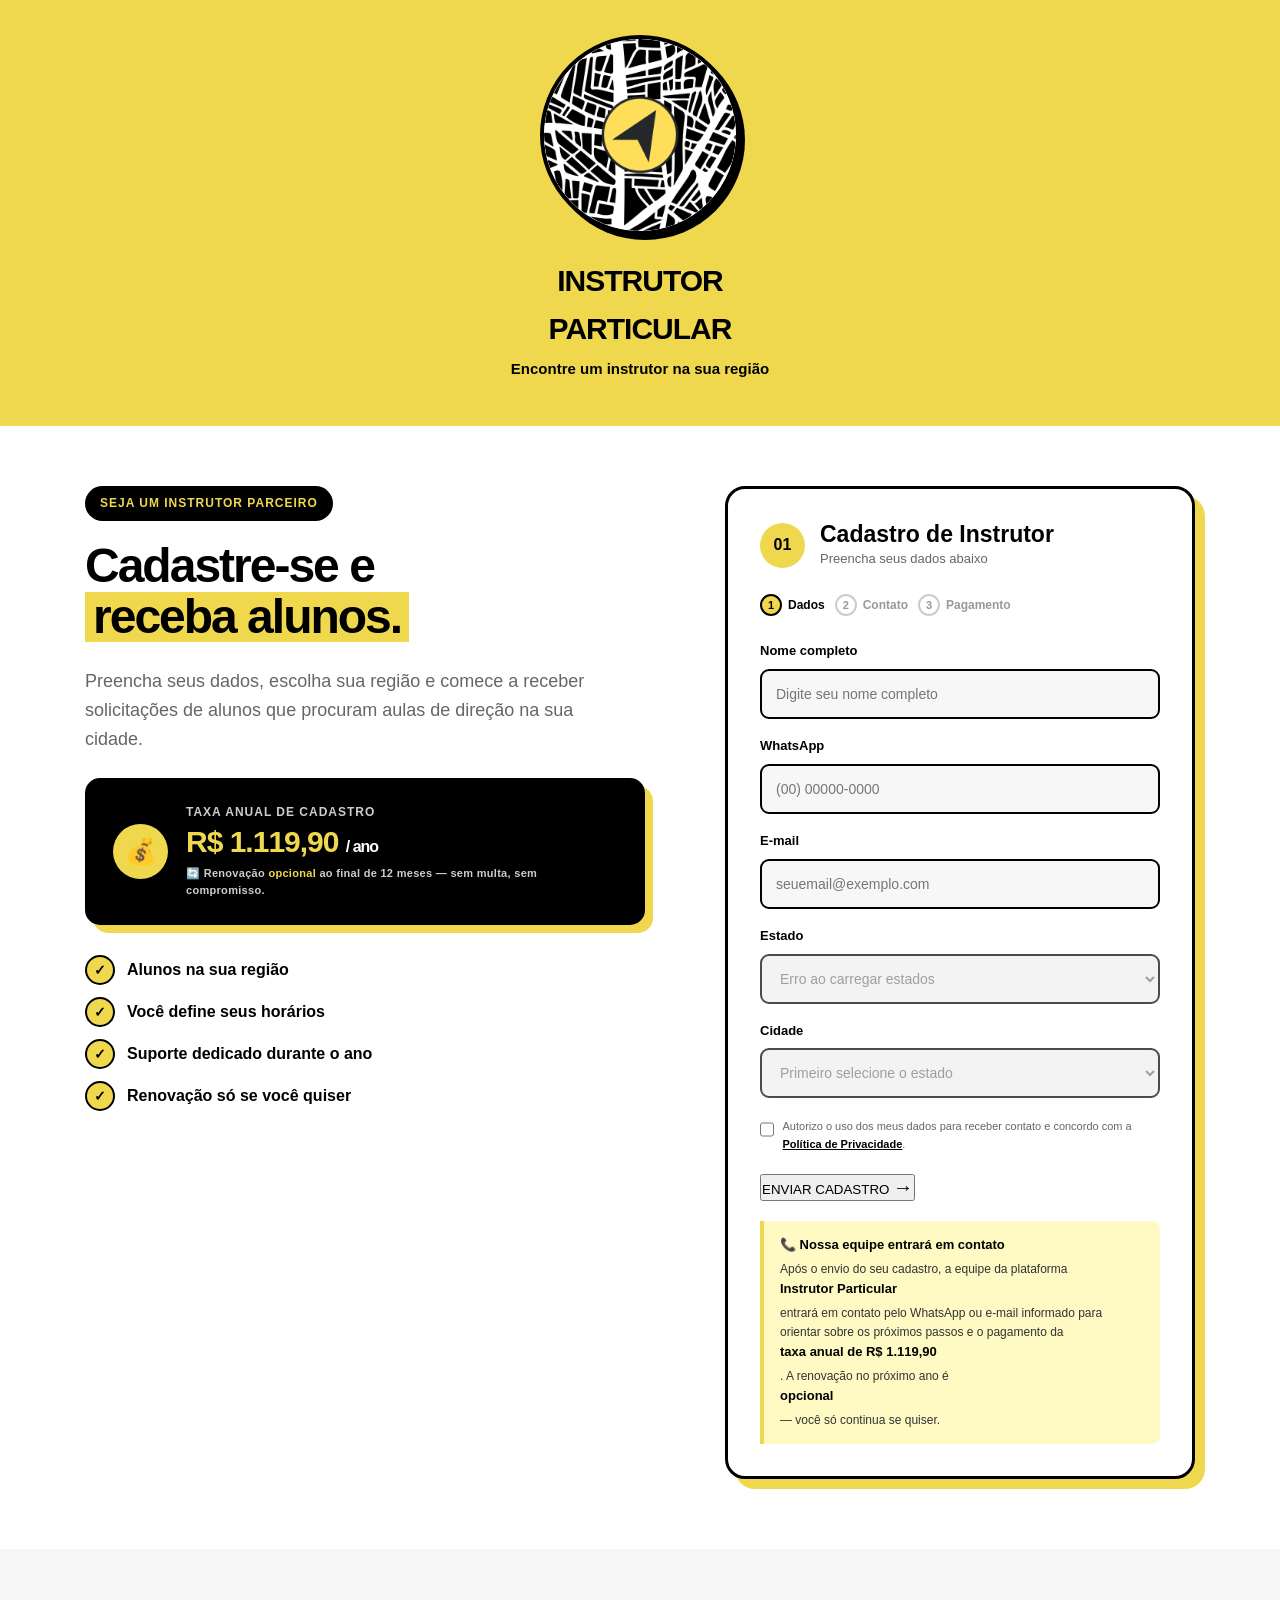
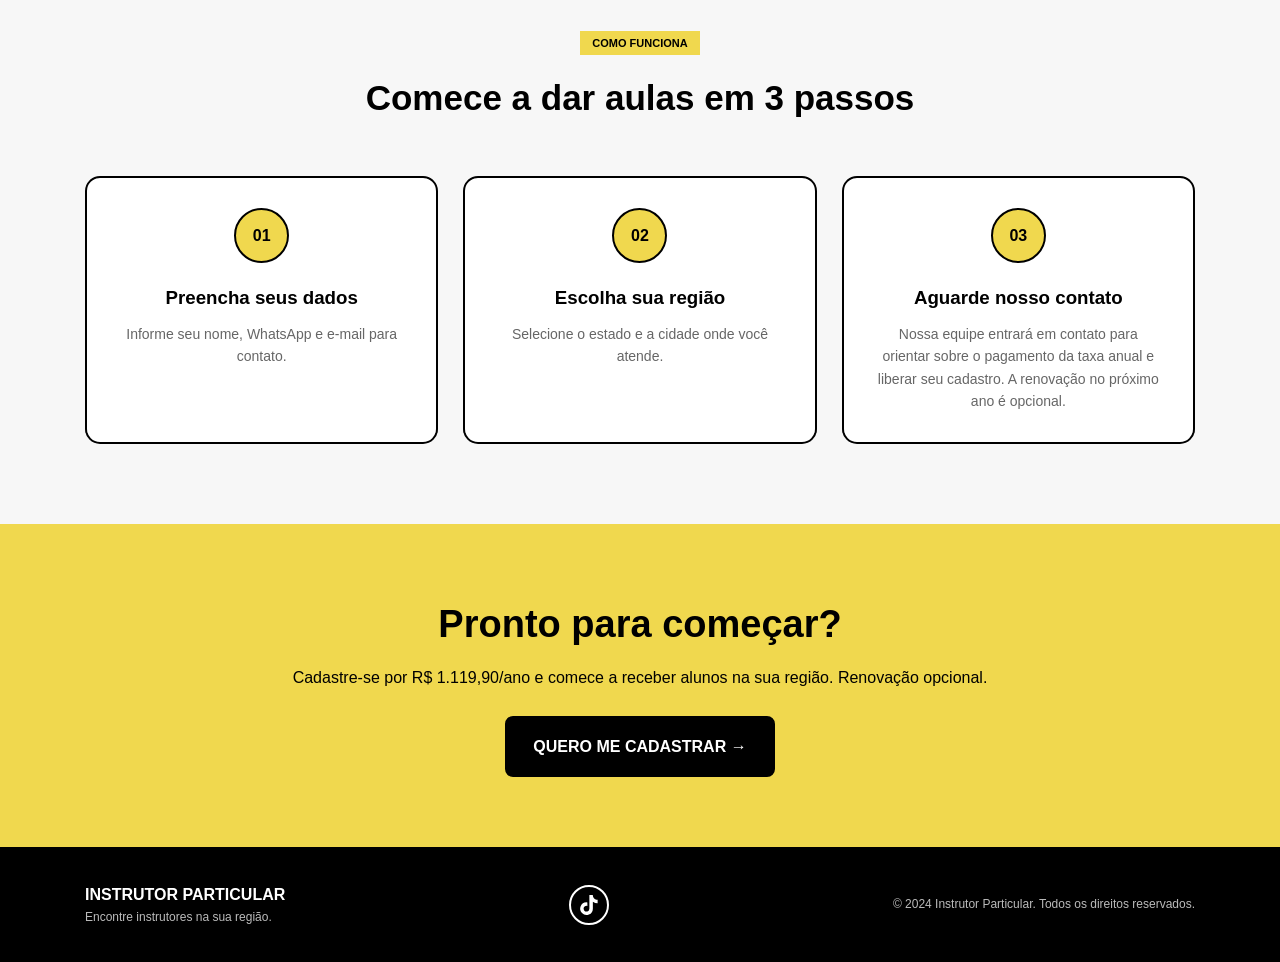
==== cadastro-instrutor.html @ d74a9c9c "html Novo arquivo" ====
<!DOCTYPE html>
<html lang="pt-BR">

<head>
    <meta charset="UTF-8">
    <meta name="viewport" content="width=device-width, initial-scale=1.0">
    <meta name="description" content="Cadastre-se como instrutor particular por R$ 1.119,90/ano e comece a receber alunos na sua região. Renovação opcional.">
    <meta name="keywords" content="cadastro instrutor, instrutor particular, aulas de direção, parceiro, instrutor de trânsito">
    <meta name="author" content="Instrutor Particular">
    <meta name="robots" content="index, follow">
    <title>Cadastro de Instrutor | Instrutor Particular</title>

    <!-- FAVICON -->
    <link rel="icon" type="image/png" href="logo.png">
    <link rel="apple-touch-icon" href="logo.png">

    <!-- CSS principal -->
    <link rel="stylesheet" href="style.css">

    <style>
        /* ========================================
           AJUSTES ESPECÍFICOS PARA A PÁGINA DE CADASTRO
        ======================================== */

        .cadastro-hero {
            background: #FFFFFF;
            padding: 60px 0 70px;
        }

        .cadastro-hero .container {
            display: grid;
            grid-template-columns: 1fr 470px;
            gap: 80px;
            align-items: start;
        }

        .cadastro-content {
            max-width: 560px;
        }

        .cadastro-content .badge {
            background: #000000;
            color: #F0D84E;
            display: inline-block;
            padding: 8px 15px;
            border-radius: 50px;
            font-size: 12px;
            font-weight: 900;
            letter-spacing: 1px;
            margin-bottom: 20px;
        }

        .cadastro-content h2 {
            font-size: 48px;
            line-height: 1.05;
            letter-spacing: -2px;
            margin-bottom: 25px;
        }

        .cadastro-content h2 strong {
            display: block;
            background: #F0D84E;
            padding: 0 8px;
            width: fit-content;
        }

        .cadastro-content > p {
            color: #666666;
            font-size: 18px;
            max-width: 500px;
            margin-bottom: 25px;
        }

        /* BLOCO DE PREÇO */
        .preco-box {
            background: #000000;
            color: #FFFFFF;
            border-radius: 15px;
            padding: 22px 25px;
            margin-bottom: 30px;
            display: flex;
            align-items: center;
            gap: 18px;
            border: 3px solid #000000;
            box-shadow: 8px 8px 0 #F0D84E;
        }

        .preco-icone {
            width: 55px;
            height: 55px;
            background: #F0D84E;
            border-radius: 50%;
            display: flex;
            align-items: center;
            justify-content: center;
            font-size: 26px;
            flex-shrink: 0;
        }

        .preco-info small {
            display: block;
            font-size: 12px;
            color: #CCCCCC;
            font-weight: 700;
            letter-spacing: 1px;
            margin-bottom: 4px;
        }

        .preco-valor {
            font-size: 30px;
            font-weight: 900;
            color: #F0D84E;
            letter-spacing: -1px;
            line-height: 1;
        }

        .preco-valor span {
            font-size: 16px;
            color: #FFFFFF;
            font-weight: 700;
        }

        .preco-obs {
            margin-top: 8px;
            font-size: 11px;
            color: #CCCCCC;
            font-weight: 600;
            letter-spacing: 0.3px;
        }

        .preco-obs strong {
            color: #F0D84E;
        }

        .beneficios-lista {
            list-style: none;
            margin-bottom: 20px;
        }

        .beneficios-lista li {
            display: flex;
            align-items: center;
            gap: 12px;
            font-weight: 700;
            margin-bottom: 12px;
            font-size: 16px;
        }

        .beneficios-lista li::before {
            content: "✓";
            display: inline-flex;
            align-items: center;
            justify-content: center;
            width: 26px;
            height: 26px;
            background: #F0D84E;
            border: 2px solid #000000;
            border-radius: 50%;
            font-weight: 900;
            font-size: 14px;
            flex-shrink: 0;
        }

        /* Card de cadastro */
        .cadastro-card {
            background: #FFFFFF;
            border: 3px solid #000000;
            border-radius: 20px;
            padding: 32px;
            box-shadow: 10px 10px 0 #F0D84E;
        }

        .cadastro-card .form-header {
            display: flex;
            align-items: center;
            gap: 15px;
            margin-bottom: 25px;
        }

        .cadastro-card .form-number {
            width: 45px;
            height: 45px;
            background: #F0D84E;
            border-radius: 50%;
            display: flex;
            align-items: center;
            justify-content: center;
            font-weight: 900;
            flex-shrink: 0;
        }

        .cadastro-card .form-header h3 {
            font-size: 23px;
            line-height: 1.2;
        }

        .cadastro-card .form-header p {
            color: #666666;
            font-size: 13px;
        }

        /* Etapas */
        .etapas {
            display: flex;
            gap: 10px;
            margin-bottom: 25px;
            flex-wrap: wrap;
        }

        .etapa-item {
            display: flex;
            align-items: center;
            gap: 6px;
            font-size: 12px;
            font-weight: 700;
            color: #999999;
        }

        .etapa-item.ativa {
            color: #000000;
        }

        .etapa-item .num {
            width: 22px;
            height: 22px;
            border-radius: 50%;
            border: 2px solid #CCCCCC;
            display: flex;
            align-items: center;
            justify-content: center;
            font-size: 11px;
            font-weight: 900;
        }

        .etapa-item.ativa .num {
            background: #F0D84E;
            border-color: #000000;
        }

        /* Aviso de contato */
        .aviso-contato {
            background: #FFF9C4;
            border-left: 4px solid #F0D84E;
            padding: 14px 16px;
            border-radius: 0 8px 8px 0;
            margin: 20px 0 0;
            font-size: 12px;
            color: #333;
            line-height: 1.6;
        }

        .aviso-contato strong {
            color: #000;
            display: block;
            margin-bottom: 4px;
            font-size: 13px;
        }

        /* Responsivo */
        @media (max-width: 900px) {
            .cadastro-hero .container {
                grid-template-columns: 1fr;
                gap: 50px;
            }

            .cadastro-content {
                max-width: 700px;
                margin: auto;
                text-align: center;
            }

            .cadastro-content h2 strong {
                margin: auto;
            }

            .cadastro-content > p {
                margin-left: auto;
                margin-right: auto;
            }

            .preco-box {
                max-width: 400px;
                margin-left: auto;
                margin-right: auto;
                text-align: left;
            }

            .beneficios-lista li {
                justify-content: center;
            }

            .cadastro-card {
                max-width: 550px;
                width: 100%;
                margin: auto;
            }
        }

        @media (max-width: 650px) {
            .cadastro-hero {
                padding: 40px 0 55px;
            }

            .cadastro-content h2 {
                font-size: 34px;
            }

            .cadastro-content > p {
                font-size: 16px;
            }

            .preco-valor {
                font-size: 26px;
            }

            .cadastro-card {
                padding: 23px 18px;
                box-shadow: 6px 6px 0 #F0D84E;
            }

            .beneficios-lista li {
                font-size: 14px;
                justify-content: flex-start;
            }
        }
    </style>
</head>

<body>

    <!-- ========================================
         TOPO
    ======================================== -->

    <header class="header">
        <div class="container">
            <div class="logo-area">
                <div class="logo-circle">
                    <img src="logo.png" alt="Logo Instrutor Particular" width="500" height="500">
                </div>
            </div>

            <div class="brand">
                <h1>INSTRUTOR <span>PARTICULAR</span></h1>
                <p>Encontre um instrutor na sua região</p>
            </div>
        </div>
    </header>

    <!-- ========================================
         CONTEÚDO PRINCIPAL
    ======================================== -->

    <main>

        <!-- HERO / CADASTRO -->
        <section class="cadastro-hero">
            <div class="container">

                <!-- TEXTO -->
                <div class="cadastro-content">
                    <span class="badge">SEJA UM INSTRUTOR PARCEIRO</span>
                    <h2>Cadastre-se e <strong>receba alunos.</strong></h2>
                    <p>Preencha seus dados, escolha sua região e comece a receber solicitações de alunos que procuram aulas de direção na sua cidade.</p>

                    <!-- BLOCO DE PREÇO -->
                    <div class="preco-box">
                        <div class="preco-icone">💰</div>
                        <div class="preco-info">
                            <small>TAXA ANUAL DE CADASTRO</small>
                            <div class="preco-valor">
                                R$ 1.119,90 <span>/ ano</span>
                            </div>
                            <div class="preco-obs">
                                🔄 Renovação <strong>opcional</strong> ao final de 12 meses — sem multa, sem compromisso.
                            </div>
                        </div>
                    </div>

                    <ul class="beneficios-lista">
                        <li>Alunos na sua região</li>
                        <li>Você define seus horários</li>
                        <li>Suporte dedicado durante o ano</li>
                        <li>Renovação só se você quiser</li>
                    </ul>
                </div>

                <!-- CARD DE CADASTRO -->
                <div class="cadastro-card" id="cadastro">

                    <div class="form-header">
                        <span class="form-number">01</span>
                        <div>
                            <h3>Cadastro de Instrutor</h3>
                            <p>Preencha seus dados abaixo</p>
                        </div>
                    </div>

                    <!-- ETAPAS -->
                    <div class="etapas">
                        <div class="etapa-item ativa">
                            <span class="num">1</span> Dados
                        </div>
                        <div class="etapa-item">
                            <span class="num">2</span> Contato
                        </div>
                        <div class="etapa-item">
                            <span class="num">3</span> Pagamento
                        </div>
                    </div>

                    <!-- FORMULÁRIO -->
                    <form id="instrutorCadastroForm" action="https://api.web3forms.com/submit" method="POST">

                        <!-- Web3Forms Access Key -->
                        <input type="hidden" name="access_key" value="8fead6da-abb5-4d38-a2cb-5f6d89427413">

                        <!-- Título do email -->
                        <input type="hidden" name="subject" value="Novo cadastro de instrutor - Instrutor Particular">

                        <!-- Nome do remetente -->
                        <input type="hidden" name="from_name" value="Site Instrutor Particular">

                        <!-- NOME -->
                        <div class="form-group">
                            <label for="nomeInstrutor">Nome completo</label>
                            <input type="text" id="nomeInstrutor" name="NomeInstrutor" placeholder="Digite seu nome completo" autocomplete="name" maxlength="100" required>
                        </div>

                        <!-- WHATSAPP -->
                        <div class="form-group">
                            <label for="whatsappInstrutor">WhatsApp</label>
                            <input type="tel" id="whatsappInstrutor" name="WhatsAppInstrutor" placeholder="(00) 00000-0000" autocomplete="tel" inputmode="numeric" maxlength="15" required>
                        </div>

                        <!-- EMAIL -->
                        <div class="form-group">
                            <label for="emailInstrutor">E-mail</label>
                            <input type="email" id="emailInstrutor" name="EmailInstrutor" placeholder="seuemail@exemplo.com" autocomplete="email" maxlength="100" required>
                        </div>

                        <!-- ESTADO -->
                        <div class="form-group">
                            <label for="estadoInstrutor">Estado</label>
                            <select id="estadoInstrutor" name="EstadoInstrutor" autocomplete="address-level1" required>
                                <option value="">Selecione o estado</option>
                            </select>
                        </div>

                        <!-- CIDADE -->
                        <div class="form-group">
                            <label for="cidadeInstrutor">Cidade</label>
                            <select id="cidadeInstrutor" name="CidadeInstrutor" autocomplete="address-level2" disabled required>
                                <option value="">Primeiro selecione o estado</option>
                            </select>
                        </div>

                        <!-- AUTORIZAÇÃO -->
                        <div class="terms">
                            <input type="checkbox" id="termosInstrutor" name="AutorizacaoInstrutor" value="Autorizado" required>
                            <label for="termosInstrutor">Autorizo o uso dos meus dados para receber contato e concordo com a <a href="politica-de-privacidade.html" target="_blank" style="color:#000;font-weight:bold;">Política de Privacidade</a>.</label>
                        </div>

                        <!-- BOTÃO -->
                        <button type="submit" id="submitInstrutorButton">
                            <span>ENVIAR CADASTRO</span>
                            <span class="arrow">→</span>
                        </button>

                        <!-- AVISO DE CONTATO -->
                        <div class="aviso-contato">
                            <strong>📞 Nossa equipe entrará em contato</strong>
                            Após o envio do seu cadastro, a equipe da plataforma <strong>Instrutor Particular</strong> entrará em contato pelo WhatsApp ou e-mail informado para orientar sobre os próximos passos e o pagamento da <strong>taxa anual de R$ 1.119,90</strong>. A renovação no próximo ano é <strong>opcional</strong> — você só continua se quiser.
                        </div>

                    </form>
                </div>

            </div>
        </section>

        <!-- COMO FUNCIONA -->
        <section class="how" id="como-funciona-instrutor">
            <div class="container">
                <div class="section-title">
                    <span>COMO FUNCIONA</span>
                    <h2>Comece a dar aulas em 3 passos</h2>
                </div>

                <div class="steps">
                    <div class="step">
                        <div class="step-number">01</div>
                        <h3>Preencha seus dados</h3>
                        <p>Informe seu nome, WhatsApp e e-mail para contato.</p>
                    </div>

                    <div class="step">
                        <div class="step-number">02</div>
                        <h3>Escolha sua região</h3>
                        <p>Selecione o estado e a cidade onde você atende.</p>
                    </div>

                    <div class="step">
                        <div class="step-number">03</div>
                        <h3>Aguarde nosso contato</h3>
                        <p>Nossa equipe entrará em contato para orientar sobre o pagamento da taxa anual e liberar seu cadastro. A renovação no próximo ano é opcional.</p>
                    </div>
                </div>
            </div>
        </section>

        <!-- CTA FINAL -->
        <section class="cta">
            <div class="container">
                <h2>Pronto para começar?</h2>
                <p>Cadastre-se por R$ 1.119,90/ano e comece a receber alunos na sua região. Renovação opcional.</p>
                <a href="#cadastro" class="cta-button">QUERO ME CADASTRAR →</a>
            </div>
        </section>

    </main>

    <!-- ========================================
         RODAPÉ
    ======================================== -->

    <footer class="footer">
        <div class="container">
            <div>
                <strong>INSTRUTOR PARTICULAR</strong>
                <p>Encontre instrutores na sua região.</p>
            </div>

            <div class="social-links">
                <a href="https://www.tiktok.com/@instrutorparticularofc" target="_blank" rel="noopener noreferrer" class="social-icon tiktok" aria-label="TikTok">
                    <svg width="24" height="24" viewBox="0 0 24 24" fill="currentColor" xmlns="http://www.w3.org/2000/svg">
                        <path d="M19.59 6.69a4.83 4.83 0 0 1-3.77-4.25V2h-3.45v13.67a2.89 2.89 0 0 1-5.2 1.74 2.89 2.89 0 0 1 2.31-4.64 2.93 2.93 0 0 1 .88.13V9.4a6.84 6.84 0 0 0-1-.05A6.33 6.33 0 0 0 5 20.1a6.34 6.34 0 0 0 10.86-4.43v-7a8.16 8.16 0 0 0 4.77 1.52v-3.4a4.85 4.85 0 0 1-1-.1z"/>
                    </svg>
                </a>
            </div>

            <p class="copyright">© 2024 Instrutor Particular. Todos os direitos reservados.</p>
        </div>
    </footer>

    <!-- ========================================
         SCRIPT DO CADASTRO COM WEB3FORMS
    ======================================== -->

    <script>
        "use strict";

        (function() {
            /* ========================================
               ELEMENTOS
            ======================================== */

            const estadoSelect = document.getElementById("estadoInstrutor");
            const cidadeSelect = document.getElementById("cidadeInstrutor");
            const whatsappInput = document.getElementById("whatsappInstrutor");
            const form = document.getElementById("instrutorCadastroForm");
            const submitButton = document.getElementById("submitInstrutorButton");

            /* ========================================
               API DO IBGE
            ======================================== */

            const API_IBGE = "https://servicodados.ibge.gov.br/api/v1/localidades";

            /* ========================================
               CARREGAR ESTADOS
            ======================================== */

            async function carregarEstados() {
                try {
                    estadoSelect.disabled = true;
                    estadoSelect.innerHTML = `<option value="">Carregando estados...</option>`;

                    const resposta = await fetch(`${API_IBGE}/estados?orderBy=nome`);

                    if (!resposta.ok) {
                        throw new Error("Não foi possível carregar os estados.");
                    }

                    const estados = await resposta.json();

                    estadoSelect.innerHTML = `<option value="">Selecione o estado</option>`;

                    estados.forEach(estado => {
                        const option = document.createElement("option");
                        option.value = estado.sigla;
                        option.textContent = `${estado.nome} (${estado.sigla})`;
                        estadoSelect.appendChild(option);
                    });

                    estadoSelect.disabled = false;

                } catch (erro) {
                    console.error("Erro ao carregar estados:", erro);
                    estadoSelect.innerHTML = `<option value="">Erro ao carregar estados</option>`;
                    estadoSelect.disabled = true;
                }
            }

            /* ========================================
               CARREGAR CIDADES
            ======================================== */

            async function carregarCidades(uf) {
                cidadeSelect.disabled = true;
                cidadeSelect.innerHTML = `<option value="">Carregando cidades...</option>`;

                try {
                    const resposta = await fetch(`${API_IBGE}/estados/${uf}/municipios?orderBy=nome`);

                    if (!resposta.ok) {
                        throw new Error("Não foi possível carregar as cidades.");
                    }

                    const cidades = await resposta.json();

                    cidadeSelect.innerHTML = `<option value="">Selecione a cidade</option>`;

                    cidades.forEach(cidade => {
                        const option = document.createElement("option");
                        option.value = cidade.nome;
                        option.textContent = cidade.nome;
                        cidadeSelect.appendChild(option);
                    });

                    cidadeSelect.disabled = false;

                } catch (erro) {
                    console.error("Erro ao carregar cidades:", erro);
                    cidadeSelect.innerHTML = `<option value="">Erro ao carregar cidades</option>`;
                    cidadeSelect.disabled = true;
                }
            }

            /* ========================================
               QUANDO O ESTADO MUDAR
            ======================================== */

            estadoSelect.addEventListener("change", function() {
                const uf = this.value;

                if (!uf) {
                    cidadeSelect.disabled = true;
                    cidadeSelect.innerHTML = `<option value="">Primeiro selecione o estado</option>`;
                    return;
                }

                carregarCidades(uf);
            });

            /* ========================================
               MÁSCARA DO WHATSAPP
            ======================================== */

            whatsappInput.addEventListener("input", function() {
                let numero = this.value.replace(/\D/g, "");
                numero = numero.substring(0, 11);

                if (numero.length === 0) {
                    this.value = "";
                    return;
                }

                if (numero.length <= 2) {
                    this.value = `(${numero}`;
                } else if (numero.length <= 7) {
                    this.value = `(${numero.substring(0, 2)}) ${numero.substring(2)}`;
                } else {
                    this.value = `(${numero.substring(0, 2)}) ${numero.substring(2, 7)}-${numero.substring(7)}`;
                }
            });

            /* ========================================
               ENVIO DO FORMULÁRIO (WEB3FORMS)
            ======================================== */

            form.addEventListener("submit", function(event) {
                event.preventDefault();

                /* VALIDAR WHATSAPP */
                const numero = whatsappInput.value.replace(/\D/g, "");

                if (numero.length !== 11) {
                    alert("Informe um número de WhatsApp válido com DDD.");
                    whatsappInput.focus();
                    return;
                }

                /* VERIFICAR ESTADO */
                if (!estadoSelect.value) {
                    alert("Selecione o seu estado.");
                    estadoSelect.focus();
                    return;
                }

                /* VERIFICAR CIDADE */
                if (cidadeSelect.disabled || !cidadeSelect.value) {
                    alert("Selecione a sua cidade.");
                    cidadeSelect.focus();
                    return;
                }

                /* VERIFICAR AUTORIZAÇÃO */
                const termos = document.getElementById("termosInstrutor");

                if (!termos.checked) {
                    alert("É necessário autorizar o uso dos dados para continuar.");
                    termos.focus();
                    return;
                }

                /* ALTERAR BOTÃO */
                submitButton.disabled = true;
                const textoBotao = submitButton.querySelector("span");
                if (textoBotao) {
                    textoBotao.textContent = "ENVIANDO...";
                }

                /* ENVIAR PARA WEB3FORMS */
                const formData = new FormData(form);

                fetch(form.action, {
                    method: "POST",
                    body: formData,
                    headers: {
                        'Accept': 'application/json'
                    }
                })
                .then(response => response.json())
                .then(data => {
                    if (data.success) {
                        // ✅ Redireciona para a página de obrigado
                        window.location.href = "obrigado-instrutor.html";
                    } else {
                        throw new Error("Falha no envio");
                    }
                })
                .catch(error => {
                    console.error("Erro:", error);
                    alert("Erro ao enviar. Tente novamente.");

                    // Reabilitar botão
                    submitButton.disabled = false;
                    if (textoBotao) {
                        textoBotao.textContent = "ENVIAR CADASTRO";
                    }
                });
            });

            /* ========================================
               INICIALIZAÇÃO
            ======================================== */

            carregarEstados();

        })();
    </script>

</body>

</html>
---- style.css ----
/* ========================================
   RESET
======================================== */

* {
    margin: 0;
    padding: 0;
    box-sizing: border-box;
}

html {
    scroll-behavior: smooth;
}

body {
    font-family: Arial, Helvetica, sans-serif;
    background: #FFFFFF;
    color: #000000;
    line-height: 1.6;
}

/* ========================================
   CONTAINER
======================================== */

.container {
    width: 100%;
    max-width: 1150px;
    margin: auto;
    padding: 0 20px;
}

/* ========================================
   HEADER
======================================== */

.header {
    background: #F0D84E;
    padding: 35px 0 45px;
    text-align: center;
}

.logo-area {
    display: flex;
    justify-content: center;
    margin-bottom: 22px;
}

.logo-circle {
    width: 200px;
    height: 200px;
    background: #FFFFFF;
    border: 4px solid #000000;
    border-radius: 50%;
    display: flex;
    justify-content: center;
    align-items: center;
    overflow: hidden;
    box-shadow: 5px 5px 0 #000000;
}

.logo-circle img {
    width: 100%;
    height: 100%;
    object-fit: cover;
    border-radius: 50%;
}

.brand h1 {
    font-size: 30px;
    font-weight: 900;
    letter-spacing: -1px;
}

.brand h1 span {
    display: block;
}

.brand p {
    margin-top: 4px;
    font-size: 15px;
    font-weight: 600;
}

/* ========================================
   HERO
======================================== */

.hero {
    background: #FFFFFF;
    padding: 80px 0;
}

.hero-container {
    display: grid;
    grid-template-columns: 1fr 470px;
    gap: 80px;
    align-items: center;
}

.hero-content {
    max-width: 560px;
}

.badge {
    display: inline-block;
    background: #000000;
    color: #F0D84E;
    padding: 8px 15px;
    border-radius: 50px;
    font-size: 12px;
    font-weight: 900;
    letter-spacing: 1px;
    margin-bottom: 20px;
}

.hero h2 {
    font-size: 52px;
    line-height: 1.05;
    letter-spacing: -2px;
    margin-bottom: 25px;
}

.hero h2 strong {
    display: block;
    background: #F0D84E;
    padding: 0 8px;
    width: fit-content;
}

.hero-content > p {
    color: #666666;
    font-size: 18px;
    max-width: 500px;
}

/* ========================================
   FEATURES
======================================== */

.hero-features {
    margin-top: 30px;
    display: flex;
    flex-direction: column;
    gap: 10px;
    font-weight: 700;
}

.hero-features div {
    display: flex;
    align-items: center;
    gap: 8px;
}

/* ========================================
   FORM CARD
======================================== */

.form-card {
    background: #FFFFFF;
    border: 3px solid #000000;
    border-radius: 20px;
    padding: 32px;
    box-shadow: 10px 10px 0 #F0D84E;
}

.form-header {
    display: flex;
    align-items: center;
    gap: 15px;
    margin-bottom: 25px;
}

.form-number {
    width: 45px;
    height: 45px;
    background: #F0D84E;
    border-radius: 50%;
    display: flex;
    align-items: center;
    justify-content: center;
    font-weight: 900;
}

.form-header h3 {
    font-size: 23px;
}

.form-header p {
    color: #666666;
    font-size: 13px;
}

/* ========================================
   FORMULÁRIO
======================================== */

.form-group {
    margin-bottom: 17px;
}

.form-group label {
    display: block;
    font-size: 13px;
    font-weight: 900;
    margin-bottom: 7px;
}

.form-group input,
.form-group select {
    width: 100%;
    height: 50px;
    padding: 0 14px;
    border: 2px solid #000000;
    border-radius: 9px;
    background: #F7F7F7;
    color: #000000;
    font-size: 14px;
    outline: none;
    transition: 0.2s;
}

.form-group input:focus,
.form-group select:focus {
    background: #FFFFFF;
    box-shadow: 4px 4px 0 #F0D84E;
}

.form-group select:disabled {
    background: #EEEEEE;
    color: #777777;
}

/* ========================================
   TERMOS
======================================== */

.terms {
    display: flex;
    gap: 9px;
    align-items: flex-start;
    margin: 20px 0;
}

.terms input {
    width: 17px;
    height: 17px;
    margin-top: 3px;
    accent-color: #000000;
}

.terms label {
    font-size: 11px;
    color: #666666;
}

/* ========================================
   BOTÃO
======================================== */

#submitButton {
    width: 100%;
    height: 55px;
    border: 3px solid #000000;
    border-radius: 9px;
    background: #000000;
    color: #FFFFFF;
    font-size: 14px;
    font-weight: 900;
    cursor: pointer;
    display: flex;
    align-items: center;
    justify-content: center;
    gap: 12px;
    transition: 0.2s;
}

#submitButton:hover {
    background: #F0D84E;
    color: #000000;
    transform: translate(-2px, -2px);
    box-shadow: 5px 5px 0 #000000;
}

#submitButton:disabled {
    opacity: 0.7;
    cursor: not-allowed;
}

.arrow {
    font-size: 20px;
}

.privacy {
    text-align: center;
    margin-top: 13px;
    font-size: 10px;
    color: #777777;
}

/* ========================================
   COMO FUNCIONA
======================================== */

.how {
    background: #F7F7F7;
    padding: 80px 0;
}

.section-title {
    text-align: center;
    margin-bottom: 50px;
}

.section-title span {
    background: #F0D84E;
    padding: 6px 12px;
    font-size: 11px;
    font-weight: 900;
}

.section-title h2 {
    margin-top: 15px;
    font-size: 35px;
}

/* ========================================
   STEPS
======================================== */

.steps {
    display: grid;
    grid-template-columns: repeat(3, 1fr);
    gap: 25px;
}

.step {
    background: #FFFFFF;
    border: 2px solid #000000;
    border-radius: 15px;
    padding: 30px;
    text-align: center;
}

.step-number {
    width: 55px;
    height: 55px;
    margin: 0 auto 20px;
    border-radius: 50%;
    background: #F0D84E;
    border: 2px solid #000000;
    display: flex;
    align-items: center;
    justify-content: center;
    font-weight: 900;
}

.step h3 {
    margin-bottom: 10px;
}

.step p {
    color: #666666;
    font-size: 14px;
}

/* ========================================
   CTA
======================================== */

.cta {
    background: #F0D84E;
    text-align: center;
    padding: 70px 0;
}

.cta h2 {
    font-size: 38px;
    margin-bottom: 10px;
}

.cta p {
    margin-bottom: 25px;
}

.cta-button {
    display: inline-block;
    background: #000000;
    color: #FFFFFF;
    padding: 15px 25px;
    border-radius: 8px;
    text-decoration: none;
    font-weight: 900;
    border: 3px solid #000000;
    transition: 0.2s;
}

.cta-button:hover {
    background: #FFFFFF;
    color: #000000;
}

/* ========================================
   FOOTER
======================================== */

.footer {
    background: #000000;
    color: #FFFFFF;
    padding: 35px 0;
}

.footer .container {
    display: flex;
    justify-content: space-between;
    align-items: center;
    gap: 30px;
}

.footer strong {
    font-size: 16px;
}

.footer p {
    color: #BBBBBB;
    font-size: 12px;
}

.copyright {
    text-align: right;
}

/* ========================================
   RESPONSIVO
======================================== */

@media (max-width: 900px) {
    .hero-container {
        grid-template-columns: 1fr;
        gap: 50px;
    }

    .hero-content {
        max-width: 700px;
        margin: auto;
        text-align: center;
    }

    .hero h2 {
        font-size: 44px;
    }

    .hero h2 strong {
        margin: auto;
    }

    .hero-content > p {
        margin: auto;
    }

    .hero-features {
        align-items: center;
    }

    .form-card {
        max-width: 550px;
        width: 100%;
        margin: auto;
    }
}

@media (max-width: 650px) {
    .header {
        padding: 25px 0 35px;
    }

    .logo-circle {
        width: 150px;
        height: 150px;
    }

    .brand h1 {
        font-size: 25px;
    }

    .hero {
        padding: 55px 0;
    }

    .hero h2 {
        font-size: 36px;
    }

    .hero-content > p {
        font-size: 16px;
    }

    .form-card {
        padding: 23px 18px;
        box-shadow: 6px 6px 0 #F0D84E;
    }

    .steps {
        grid-template-columns: 1fr;
    }

    .section-title h2 {
        font-size: 28px;
    }

    .cta h2 {
        font-size: 30px;
    }

    .footer .container {
        flex-direction: column;
        text-align: center;
    }

    .copyright {
        text-align: center;
    }
}
/* ========================================
   REDES SOCIAIS NO FOOTER
======================================== */

.social-links {
    display: flex;
    gap: 10px;
    align-items: center;
}

.social-icon {
    display: flex;
    align-items: center;
    justify-content: center;
    width: 40px;
    height: 40px;
    border-radius: 50%;
    border: 2px solid #FFFFFF;
    color: #FFFFFF;
    text-decoration: none;
    transition: 0.3s;
}

.social-icon:hover {
    background: #F0D84E;
    border-color: #F0D84E;
    color: #000000;
    transform: translateY(-3px);
}

/* Ícone TikTok específico */
.social-icon.tiktok {
    background: #000000;
}

.social-icon.tiktok:hover {
    background: #F0D84E;
    border-color: #F0D84E;
}

/* Responsivo */
@media (max-width: 650px) {
    .footer .container {
        flex-direction: column;
        gap: 20px;
    }
    
    .social-links {
        justify-content: center;
    }
}
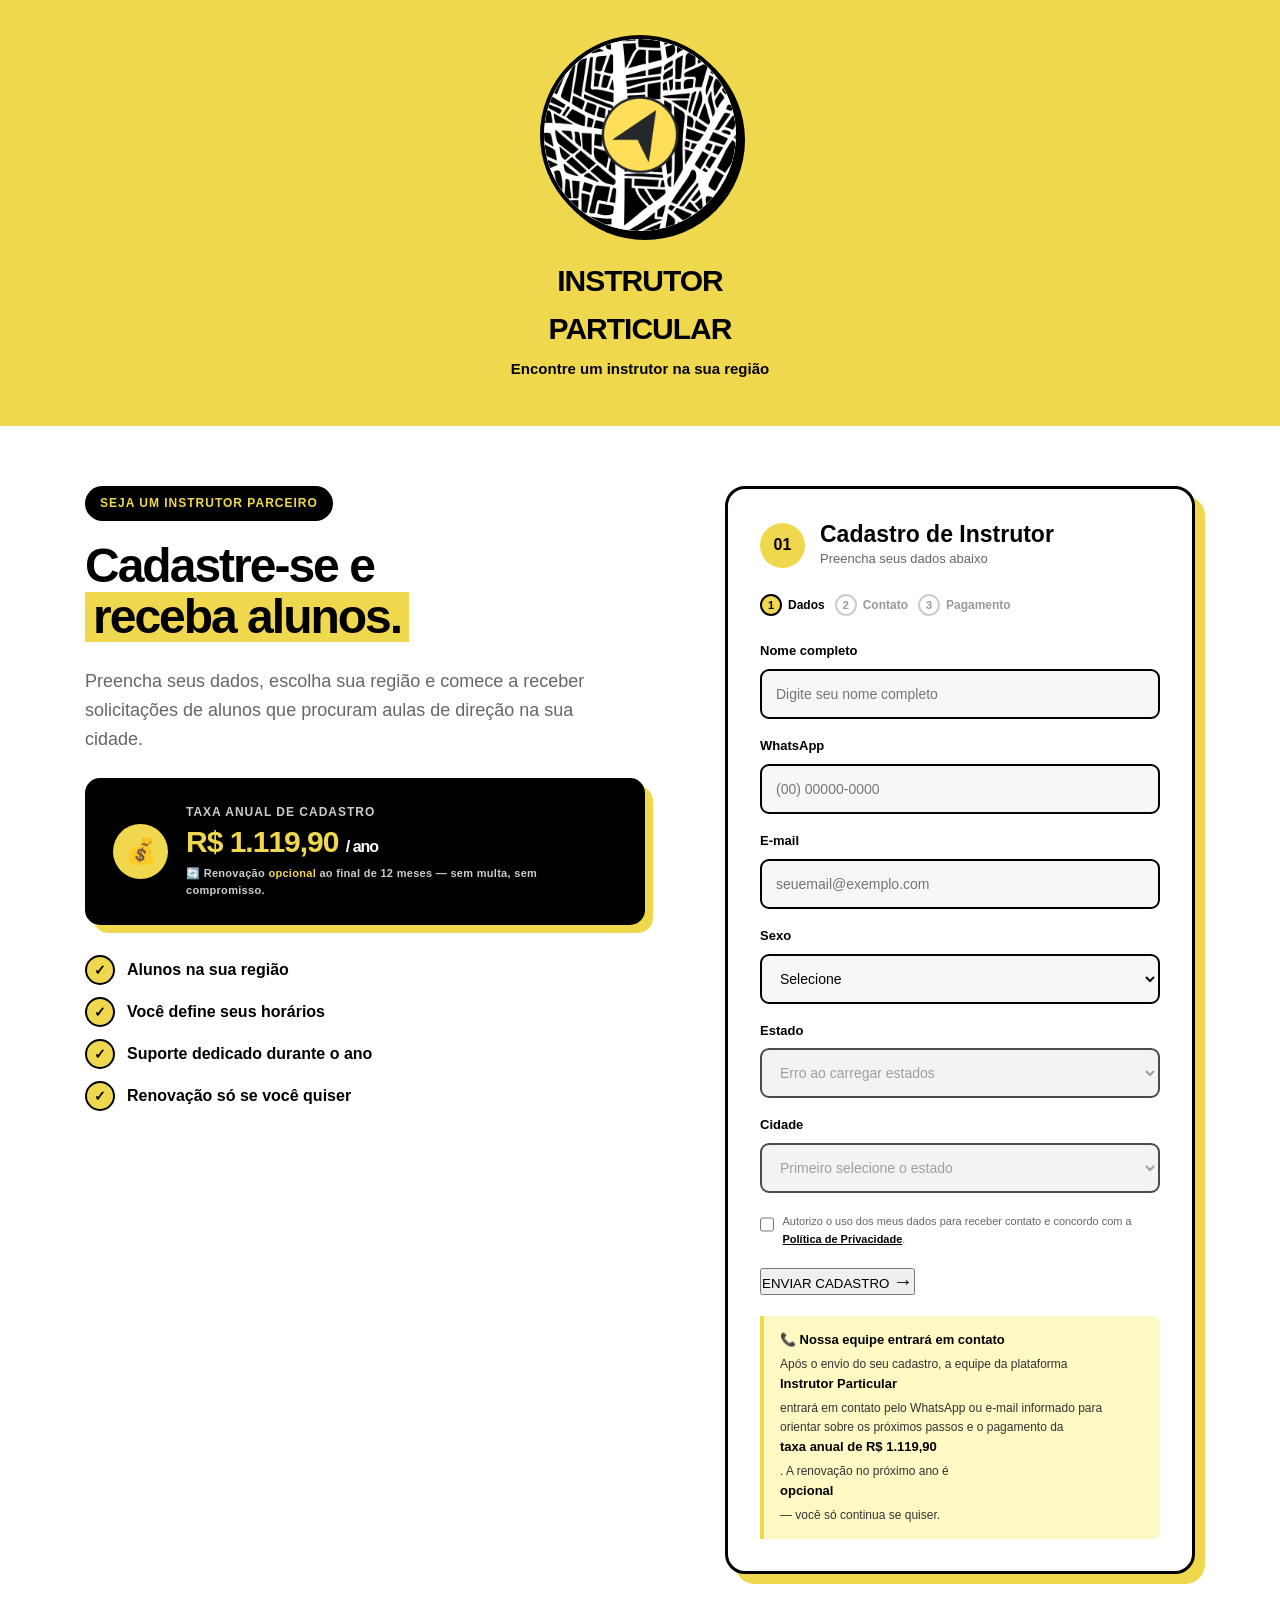
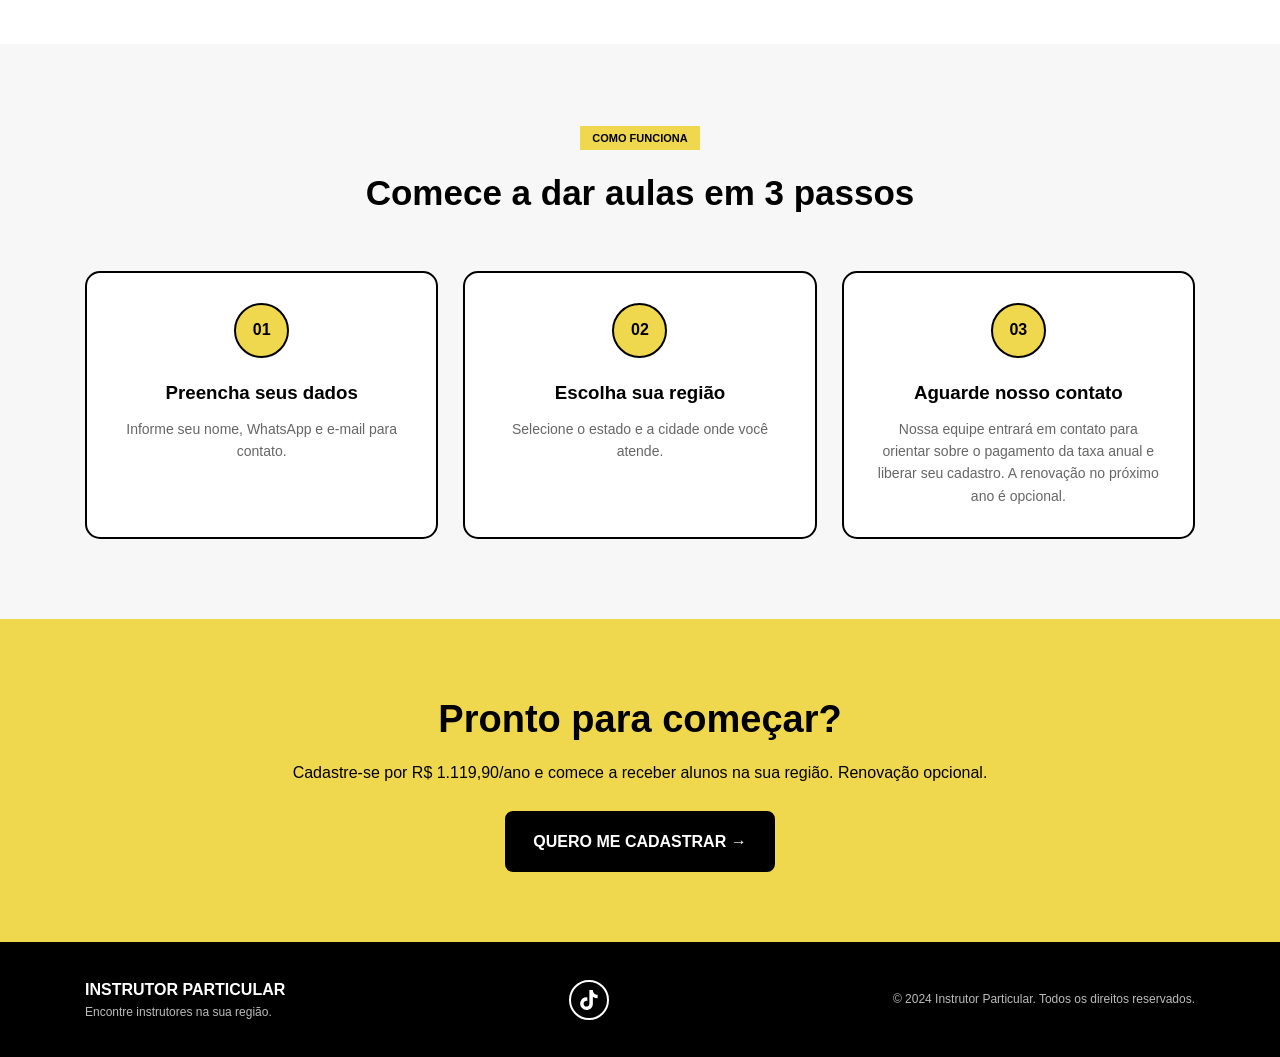
==== commit 54769347: "html e js Atualização 30.09.2026" ====
--- a/cadastro-instrutor.html
+++ b/cadastro-instrutor.html
@@ -439,6 +439,17 @@
                             <input type="email" id="emailInstrutor" name="EmailInstrutor" placeholder="seuemail@exemplo.com" autocomplete="email" maxlength="100" required>
                         </div>
 
+                        <!-- SEXO -->
+                        <div class="form-group">
+                            <label for="sexoInstrutor">Sexo</label>
+                            <select id="sexoInstrutor" name="SexoInstrutor" required>
+                                <option value="">Selecione</option>
+                                <option value="Masculino">Masculino</option>
+                                <option value="Feminino">Feminino</option>
+                                <option value="Prefiro não informar">Prefiro não informar</option>
+                            </select>
+                        </div>
+
                         <!-- ESTADO -->
                         <div class="form-group">
                             <label for="estadoInstrutor">Estado</label>
@@ -545,6 +556,7 @@
 
     <!-- ========================================
          SCRIPT DO CADASTRO COM WEB3FORMS
+         + FILTRO DE CIDADES BLOQUEADAS
     ======================================== -->
 
     <script>
@@ -566,6 +578,31 @@
             ======================================== */
 
             const API_IBGE = "https://servicodados.ibge.gov.br/api/v1/localidades";
+
+            /* ========================================
+               CIDADES BLOQUEADAS (vindas do JSON externo)
+            ======================================== */
+
+            let CIDADES_BLOQUEADAS = [];
+
+            async function carregarCidadesBloqueadas() {
+                try {
+                    const resposta = await fetch("cidades-bloqueadas.json?t=" + Date.now());
+
+                    if (!resposta.ok) {
+                        throw new Error("Arquivo cidades-bloqueadas.json não encontrado.");
+                    }
+
+                    const dados = await resposta.json();
+                    CIDADES_BLOQUEADAS = Array.isArray(dados.bloqueadas) ? dados.bloqueadas : [];
+
+                    console.log(`🔒 ${CIDADES_BLOQUEADAS.length} cidade(s) bloqueada(s):`, CIDADES_BLOQUEADAS);
+
+                } catch (erro) {
+                    console.warn("⚠️ Não foi possível carregar cidades-bloqueadas.json. Nenhuma cidade será bloqueada.", erro);
+                    CIDADES_BLOQUEADAS = [];
+                }
+            }
 
             /* ========================================
                CARREGAR ESTADOS
@@ -603,7 +640,7 @@
             }
 
             /* ========================================
-               CARREGAR CIDADES
+               CARREGAR CIDADES (com filtro de bloqueadas)
             ======================================== */
 
             async function carregarCidades(uf) {
@@ -621,12 +658,33 @@
 
                     cidadeSelect.innerHTML = `<option value="">Selecione a cidade</option>`;
 
+                    let totalBloqueadas = 0;
+
                     cidades.forEach(cidade => {
+                        const chave = `${cidade.nome}-${uf}`;
+
+                        /* ⛔ PULA cidades bloqueadas */
+                        if (CIDADES_BLOQUEADAS.includes(chave)) {
+                            totalBloqueadas++;
+                            return;
+                        }
+
                         const option = document.createElement("option");
                         option.value = cidade.nome;
                         option.textContent = cidade.nome;
                         cidadeSelect.appendChild(option);
                     });
+
+                    if (totalBloqueadas > 0) {
+                        console.log(`🔒 ${totalBloqueadas} cidade(s) bloqueada(s) em ${uf}.`);
+                    }
+
+                    /* Se TODAS as cidades do estado estiverem bloqueadas */
+                    if (cidadeSelect.options.length === 1) {
+                        cidadeSelect.innerHTML = `<option value="">Nenhuma cidade disponível neste estado</option>`;
+                        cidadeSelect.disabled = true;
+                        return;
+                    }
 
                     cidadeSelect.disabled = false;
 
@@ -688,6 +746,14 @@
                 if (numero.length !== 11) {
                     alert("Informe um número de WhatsApp válido com DDD.");
                     whatsappInput.focus();
+                    return;
+                }
+
+                /* VERIFICAR SEXO */
+                const sexo = document.getElementById("sexoInstrutor");
+                if (!sexo.value) {
+                    alert("Selecione o sexo.");
+                    sexo.focus();
                     return;
                 }
 
@@ -734,7 +800,6 @@
                 .then(response => response.json())
                 .then(data => {
                     if (data.success) {
-                        // ✅ Redireciona para a página de obrigado
                         window.location.href = "obrigado-instrutor.html";
                     } else {
                         throw new Error("Falha no envio");
@@ -744,7 +809,6 @@
                     console.error("Erro:", error);
                     alert("Erro ao enviar. Tente novamente.");
 
-                    // Reabilitar botão
                     submitButton.disabled = false;
                     if (textoBotao) {
                         textoBotao.textContent = "ENVIAR CADASTRO";
@@ -754,9 +818,13 @@
 
             /* ========================================
                INICIALIZAÇÃO
+               Carrega o JSON PRIMEIRO, depois os estados
             ======================================== */
 
-            carregarEstados();
+            (async function init() {
+                await carregarCidadesBloqueadas();
+                await carregarEstados();
+            })();
 
         })();
     </script>
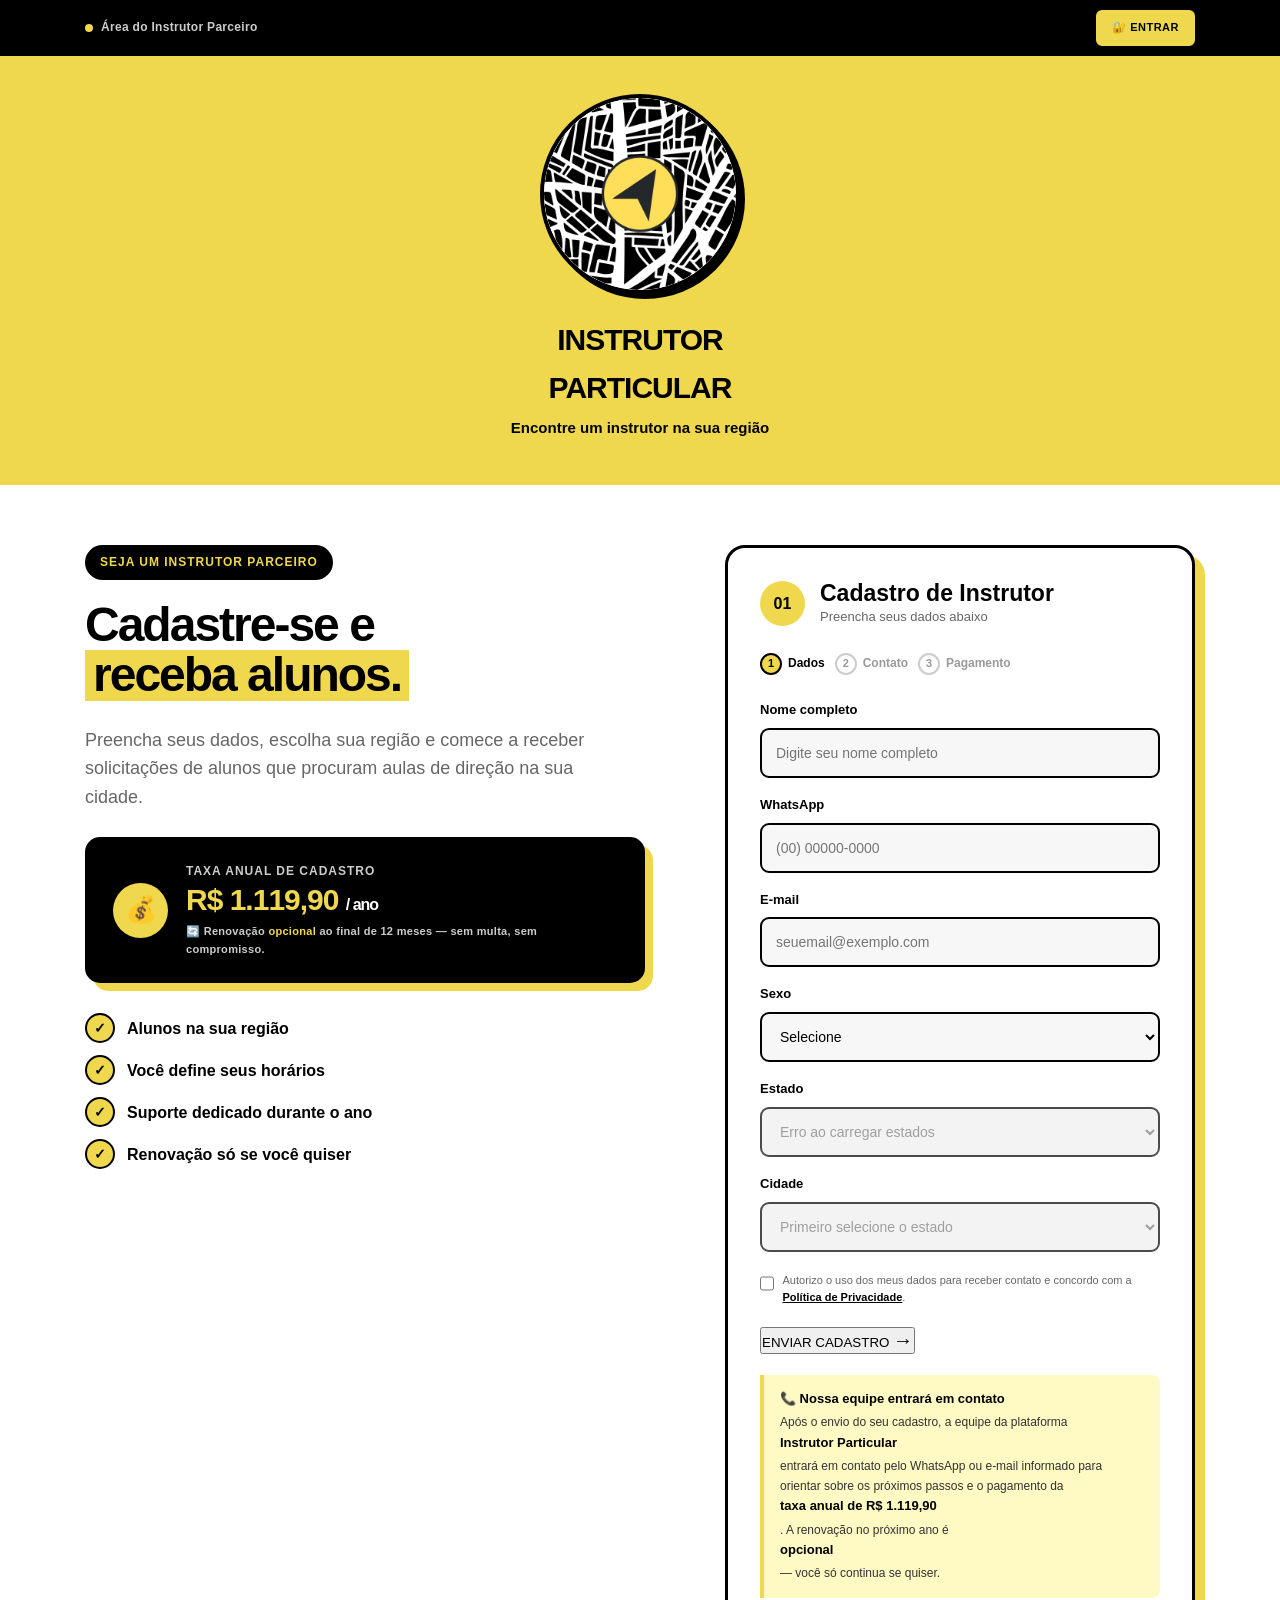
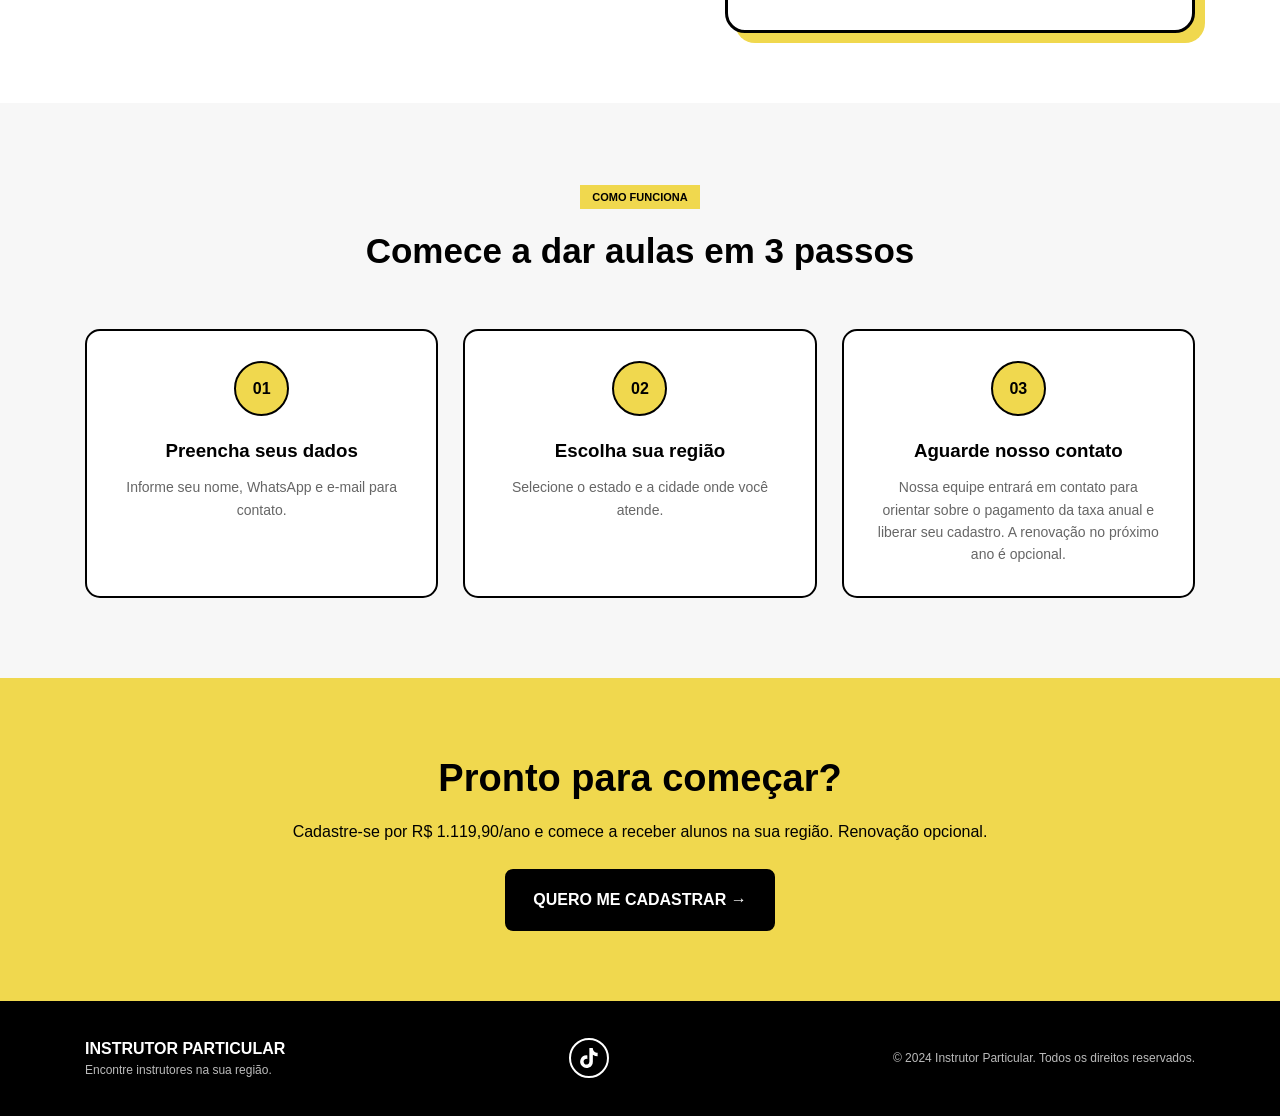
==== commit 5da0b5e4: "novos arquivos Atualização" ====
--- a/cadastro-instrutor.html
+++ b/cadastro-instrutor.html
@@ -16,6 +16,7 @@
 
     <!-- CSS principal -->
     <link rel="stylesheet" href="style.css">
+    <link rel="stylesheet" href="login-topbar.css">
 
     <style>
         /* ========================================
@@ -327,6 +328,27 @@
 </head>
 
 <body>
+
+    <!-- ========================================
+         TOPBAR DE ACESSO DO INSTRUTOR
+    ======================================== -->
+    <div class="topbar-instrutor" id="topbarInstrutor">
+        <div class="container">
+            <div class="topbar-msg">
+                <span class="dot"></span>
+                Área do Instrutor Parceiro
+            </div>
+            <div class="topbar-actions">
+                <div class="topbar-user">
+                    <span class="icon-user">👤</span>
+                    <span class="name">Olá, Instrutor</span>
+                </div>
+                <a href="login.html" class="btn-topbar btn-entrar">🔐 ENTRAR</a>
+                <a href="painel.html" class="btn-topbar btn-painel">📊 MEU PAINEL</a>
+                <a href="#" class="btn-topbar btn-sair">SAIR</a>
+            </div>
+        </div>
+    </div>
 
     <!-- ========================================
          TOPO
@@ -829,6 +851,9 @@
         })();
     </script>
 
+    <!-- TOPBAR INSTRUTOR -->
+    <script src="login-topbar.js"></script>
+
 </body>
 
 </html>
--- a/login-topbar.css
+++ b/login-topbar.css
@@ -0,0 +1,146 @@
+/* ========================================
+   ÁREA DE ACESSO DO INSTRUTOR (TOPO)
+======================================== */
+
+.topbar-instrutor {
+    background: #000000;
+    color: #FFFFFF;
+    padding: 10px 0;
+    font-size: 13px;
+    border-bottom: 3px solid #F0D84E;
+}
+
+.topbar-instrutor .container {
+    display: flex;
+    justify-content: space-between;
+    align-items: center;
+    gap: 15px;
+    flex-wrap: wrap;
+}
+
+.topbar-instrutor .topbar-msg {
+    display: flex;
+    align-items: center;
+    gap: 8px;
+    color: #CCCCCC;
+    font-size: 12px;
+    font-weight: 600;
+    letter-spacing: 0.3px;
+}
+
+.topbar-instrutor .topbar-msg .dot {
+    width: 8px;
+    height: 8px;
+    background: #F0D84E;
+    border-radius: 50%;
+    display: inline-block;
+    animation: pulse-dot 2s infinite;
+}
+
+@keyframes pulse-dot {
+    0%, 100% { opacity: 1; }
+    50% { opacity: 0.4; }
+}
+
+.topbar-instrutor .topbar-actions {
+    display: flex;
+    gap: 10px;
+    align-items: center;
+}
+
+.topbar-instrutor .topbar-user {
+    display: none;
+    align-items: center;
+    gap: 8px;
+    color: #FFFFFF;
+    font-weight: 700;
+    font-size: 12px;
+}
+
+.topbar-instrutor .topbar-user .icon-user {
+    width: 26px;
+    height: 26px;
+    background: #F0D84E;
+    color: #000000;
+    border-radius: 50%;
+    display: flex;
+    align-items: center;
+    justify-content: center;
+    font-size: 12px;
+    font-weight: 900;
+}
+
+.topbar-instrutor .btn-topbar {
+    display: inline-flex;
+    align-items: center;
+    gap: 6px;
+    padding: 7px 14px;
+    border-radius: 6px;
+    font-size: 11px;
+    font-weight: 900;
+    letter-spacing: 0.5px;
+    text-decoration: none;
+    cursor: pointer;
+    transition: 0.2s;
+    border: 2px solid #F0D84E;
+    text-transform: uppercase;
+    white-space: nowrap;
+}
+
+.topbar-instrutor .btn-topbar.btn-entrar {
+    background: #F0D84E;
+    color: #000000;
+}
+
+.topbar-instrutor .btn-topbar.btn-entrar:hover {
+    background: #FFFFFF;
+    border-color: #FFFFFF;
+    transform: translateY(-2px);
+}
+
+.topbar-instrutor .btn-topbar.btn-painel {
+    background: #F0D84E;
+    color: #000000;
+    display: none;
+}
+
+.topbar-instrutor .btn-topbar.btn-painel:hover {
+    background: #FFFFFF;
+    border-color: #FFFFFF;
+    transform: translateY(-2px);
+}
+
+.topbar-instrutor .btn-topbar.btn-sair {
+    background: transparent;
+    color: #F0D84E;
+    display: none;
+}
+
+.topbar-instrutor .btn-topbar.btn-sair:hover {
+    background: #F0D84E;
+    color: #000000;
+}
+
+/* Responsivo */
+@media (max-width: 650px) {
+    .topbar-instrutor {
+        padding: 8px 0;
+    }
+
+    .topbar-instrutor .topbar-msg {
+        display: none;
+    }
+
+    .topbar-instrutor .container {
+        justify-content: center;
+    }
+
+    .topbar-instrutor .topbar-user {
+        font-size: 11px;
+    }
+
+    .topbar-instrutor .btn-topbar {
+        padding: 6px 10px;
+        font-size: 10px;
+    }
+}
